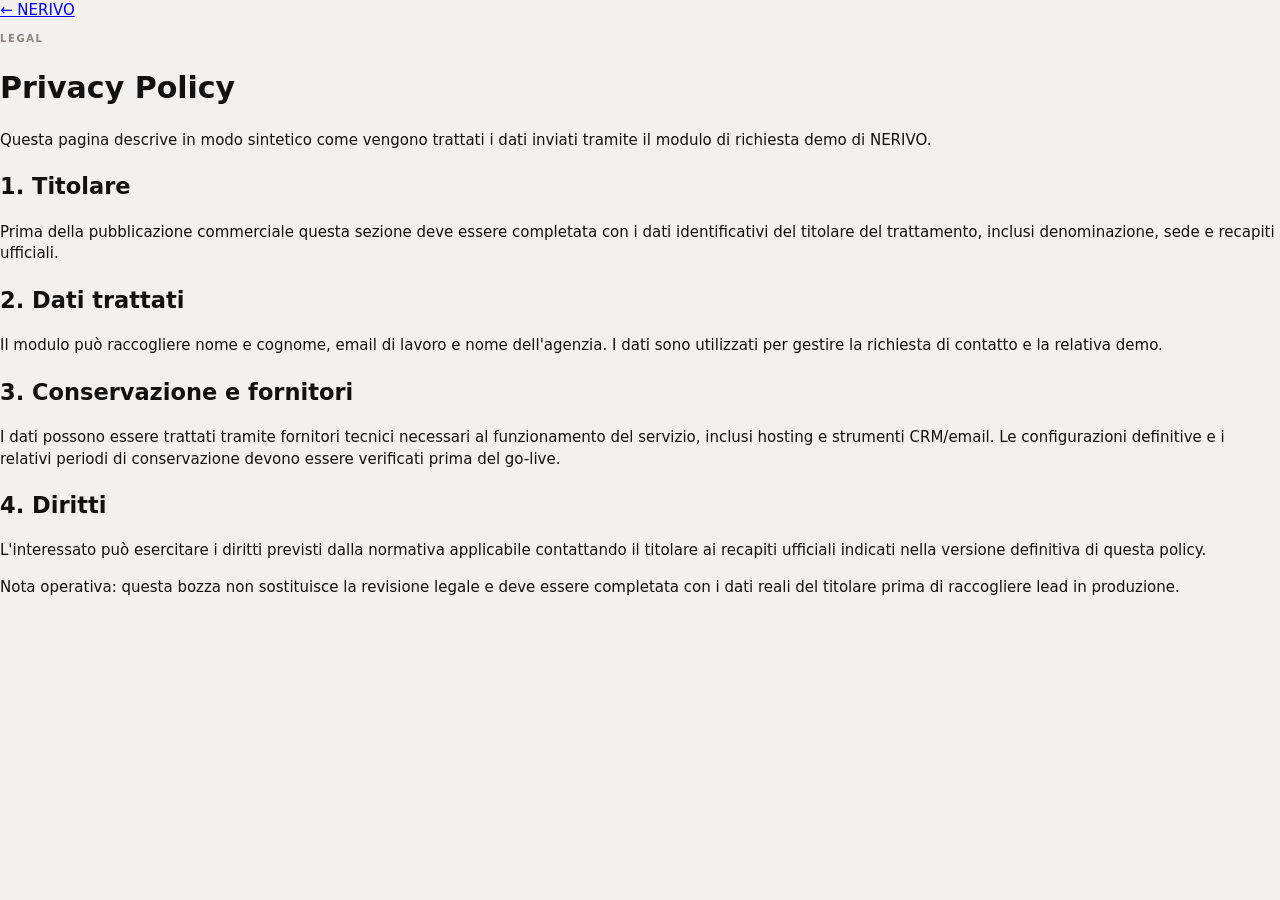
==== privacy.html @ c4cbe877 "legal: add privacy policy page" ====
<!doctype html><html lang="it"><head><meta charset="utf-8"><meta name="viewport" content="width=device-width,initial-scale=1"><title>Privacy Policy — NERIVO</title><link rel="stylesheet" href="/styles.css"></head><body class="legal"><main><a class="back" href="/">← NERIVO</a><p class="eyebrow">LEGAL</p><h1>Privacy Policy</h1><p>Questa pagina descrive in modo sintetico come vengono trattati i dati inviati tramite il modulo di richiesta demo di NERIVO.</p><h2>1. Titolare</h2><p>Prima della pubblicazione commerciale questa sezione deve essere completata con i dati identificativi del titolare del trattamento, inclusi denominazione, sede e recapiti ufficiali.</p><h2>2. Dati trattati</h2><p>Il modulo può raccogliere nome e cognome, email di lavoro e nome dell'agenzia. I dati sono utilizzati per gestire la richiesta di contatto e la relativa demo.</p><h2>3. Conservazione e fornitori</h2><p>I dati possono essere trattati tramite fornitori tecnici necessari al funzionamento del servizio, inclusi hosting e strumenti CRM/email. Le configurazioni definitive e i relativi periodi di conservazione devono essere verificati prima del go-live.</p><h2>4. Diritti</h2><p>L'interessato può esercitare i diritti previsti dalla normativa applicabile contattando il titolare ai recapiti ufficiali indicati nella versione definitiva di questa policy.</p><p class="notice">Nota operativa: questa bozza non sostituisce la revisione legale e deve essere completata con i dati reali del titolare prima di raccogliere lead in produzione.</p></main></body></html>
---- styles.css ----
:root{--bg:#f3f1ed;--ink:#11110f;--muted:#77736c;--paper:#faf9f6;--line:#d9d5ce;--accent:#7564d8;--dark:#151515}*{box-sizing:border-box}html{scroll-behavior:smooth}body{margin:0;background:var(--bg);color:var(--ink);font-family:Inter,ui-sans-serif,system-ui,-apple-system,BlinkMacSystemFont,"Segoe UI",sans-serif;line-height:1.45}.grain{position:fixed;inset:0;pointer-events:none;opacity:.035;z-index:20;background-image:url("data:image/svg+xml,%3Csvg viewBox='0 0 180 180' xmlns='http://www.w3.org/2000/svg'%3E%3Cfilter id='n'%3E%3CfeTurbulence type='fractalNoise' baseFrequency='.9' numOctaves='3' stitchTiles='stitch'/%3E%3C/filter%3E%3Crect width='100%25' height='100%25' filter='url(%23n)' opacity='.7'/%3E%3C/svg%3E")}.nav{height:82px;max-width:1240px;margin:auto;padding:0 30px;display:flex;align-items:center;justify-content:space-between;border-bottom:1px solid var(--line)}.brand{font-size:18px;font-weight:800;letter-spacing:.12em;color:var(--ink);text-decoration:none}.brand span{color:var(--accent);font-size:25px;margin-left:2px}nav{display:flex;gap:34px}nav a,.text-link{font-size:12px;color:#66625c;text-decoration:none}.nav-cta{font-size:12px;color:#fff;background:var(--ink);text-decoration:none;padding:11px 15px;border-radius:7px}.nav-cta span{color:#b7afff;margin-left:12px}.hero{max-width:1240px;margin:auto;padding:80px 30px 105px;display:grid;grid-template-columns:43% 57%;gap:45px;align-items:center}.eyebrow{font-size:9px;letter-spacing:.19em;font-weight:800;color:#8a857d}.hero h1{font-size:clamp(58px,7vw,94px);line-height:.88;letter-spacing:-.075em;margin:22px 0 27px;font-weight:650}.hero h1 em,.experience h2 em,.demo h2 em{font-style:normal;color:var(--accent)}.hero-copy>p{max-width:500px;color:var(--muted);font-size:16px}.actions{display:flex;align-items:center;gap:22px;margin-top:34px}.button{display:inline-flex;align-items:center;justify-content:center;gap:24px;border:1px solid transparent;border-radius:7px;padding:13px 17px;text-decoration:none;font-size:12px;font-weight:750;cursor:pointer}.primary{background:var(--ink);color:#fff}.primary span{color:#b9b1ff}.hero-art{perspective:1200px}.window{background:var(--dark);border-radius:13px;box-shadow:0 35px 80px rgba(30,26,20,.18);overflow:hidden;transform:rotateY(-4deg) rotateX(2deg)}.window-bar{height:38px;border-bottom:1px solid #2a2a2a;color:#777;display:flex;align-items:center;justify-content:space-between;padding:0 14px;font-size:7px;letter-spacing:.13em}.dots{color:#555;letter-spacing:3px}.window-bar span:last-child{color:#8f86e6}.window-body{display:grid;grid-template-columns:120px 1fr;min-height:360px}.window aside{border-right:1px solid #292929;padding:20px 15px;display:flex;flex-direction:column;gap:15px}.window aside b{font-size:13px;letter-spacing:.12em;color:#eee;margin-bottom:16px}.window aside small{font-size:7px;letter-spacing:.12em;color:#666}.dashboard{padding:22px}.dash-head{display:flex;justify-content:space-between;align-items:flex-start}.dash-head small,.metrics small,.card-label{font-size:7px;letter-spacing:.12em;color:#656565}.dash-head h3{color:#eee;font-size:21px;font-weight:500;margin:7px 0 20px;letter-spacing:-.04em}.avatar{width:24px;height:24px;border:1px solid #444;border-radius:50%;display:grid;place-items:center;color:#aaa;font-size:8px}.metrics{display:grid;grid-template-columns:repeat(3,1fr);gap:7px}.metrics>div,.chart,.lead-card{border:1px solid #292929;background:#1a1a1a;border-radius:7px;padding:13px}.metrics strong{display:block;color:#eee;font-size:24px;letter-spacing:-.06em;margin:5px 0}.metrics span{font-size:7px;color:#8c83d9}.dash-grid{display:grid;grid-template-columns:1.2fr .8fr;gap:7px;margin-top:7px}.chart,.lead-card{height:150px}.card-label span{float:right;color:#4f4f4f}.bars{height:108px;display:flex;align-items:end;gap:7px;padding-top:18px}.bars i{display:block;flex:1;background:linear-gradient(to top,#51478c,#9b91e9);border-radius:2px 2px 0 0}.lead-row{border-top:1px solid #2b2b2b;padding:11px 0}.lead-row b{display:block;color:#ddd;font-size:9px}.lead-row span{display:block;color:#9d94e6;font-size:6px;letter-spacing:.08em;margin-top:2px}.lead-row small{color:#666;font-size:7px}.statement{border-top:1px solid var(--line);border-bottom:1px solid var(--line);padding:105px 30px;text-align:center}.statement p{font-size:clamp(27px,4vw,47px);line-height:1.06;letter-spacing:-.05em;margin:0}.statement strong{font-weight:500;color:#78736c}.system-section,.experience,.pricing{max-width:1240px;margin:auto;padding:125px 30px}.section-head{display:grid;grid-template-columns:1fr 1fr;gap:80px;margin-bottom:55px}.section-head h2,.pricing h2{font-size:clamp(43px,5vw,68px);line-height:.92;letter-spacing:-.065em;margin:16px 0}.section-head p,.pricing>div>p,.experience-head p{max-width:420px;color:var(--muted);font-size:14px;align-self:end}.bento{display:grid;grid-template-columns:1.25fr .75fr .75fr;gap:10px}.bento article{min-height:330px;background:var(--paper);border:1px solid var(--line);border-radius:10px;padding:25px;position:relative;overflow:hidden}.bento .bento-large{grid-row:span 2;min-height:670px;background:var(--dark);color:#fff}.bento-wide{grid-column:span 2;min-height:330px;display:grid;grid-template-columns:1fr 1fr;gap:30px;align-items:center}.number{font-size:8px;letter-spacing:.15em;color:#9a948a}.bento h3{font-size:30px;line-height:.96;letter-spacing:-.055em;font-weight:550;margin:20px 0 10px}.bento p{font-size:12px;color:#878178;max-width:260px}.bento-large p{color:#8f8c87}.mini-inbox{position:absolute;left:25px;right:25px;bottom:25px;border:1px solid #303030;background:#1b1b1b;border-radius:8px;padding:17px;display:flex;justify-content:space-between;align-items:center}.mini-inbox div{display:grid;grid-template-columns:8px auto;column-gap:8px}.mini-inbox i{grid-row:span 2;width:6px;height:6px;border-radius:50%;background:#a99fff;margin-top:4px}.mini-inbox b{font-size:10px}.mini-inbox small{font-size:7px;color:#686868}.mini-inbox strong{color:#a99fff}.orb{position:absolute;right:20px;bottom:20px;width:85px;height:85px;border-radius:50%;border:1px solid #d5d0c8;display:grid;place-items:center;font-size:20px;color:var(--accent)}.quote{position:absolute;left:25px;right:25px;bottom:25px;border-top:1px solid #d7d2ca;padding-top:14px;font-size:10px;color:#6f6b65;font-style:italic}.timeline{position:absolute;left:25px;right:25px;bottom:28px;display:flex;gap:8px}.timeline i{height:3px;background:#d5d0c8;flex:1}.timeline i:nth-child(2){background:var(--accent)}.handoff{border:1px solid #d5d0c8;border-radius:8px;padding:18px;display:grid;gap:5px}.handoff span{font-size:7px;color:var(--accent);letter-spacing:.12em}.handoff b{font-size:15px}.handoff small{color:#777;font-size:9px}.handoff button{margin-top:10px;border:0;background:var(--ink);color:#fff;border-radius:5px;padding:10px;font-size:9px}.experience{border-top:1px solid var(--line);max-width:none;padding-left:max(30px,calc((100% - 1180px)/2));padding-right:max(30px,calc((100% - 1180px)/2))}.experience-head{display:flex;justify-content:space-between;align-items:end;margin:16px 0 55px}.experience h2{font-size:clamp(43px,5vw,70px);line-height:.91;letter-spacing:-.065em;margin:0}.conversation{display:grid;grid-template-columns:30% 70%;background:var(--dark);color:#fff;border-radius:12px;overflow:hidden;max-width:1180px;min-height:420px}.conversation-side{padding:35px;border-right:1px solid #2c2c2c;display:flex;flex-direction:column}.conversation-side small{font-size:7px;color:#666;letter-spacing:.15em}.conversation-side>b{font-size:24px;margin-top:55px;font-weight:500}.conversation-side>span{font-size:9px;color:#777;margin-top:5px}.score{margin-top:auto;border-top:1px solid #2c2c2c;padding-top:18px}.score strong{font-size:42px;letter-spacing:-.06em}.score em{font-style:normal;color:#777;font-size:10px}.messages{padding:40px;display:flex;flex-direction:column;gap:12px;align-items:flex-start;justify-content:center}.message{max-width:65%;padding:13px 15px;border-radius:9px;font-size:11px;line-height:1.5}.customer{background:#242424;color:#ddd}.system-section{background:#211d36;border:1px solid #3a335a;color:#ddd;align-self:flex-end}.status{align-self:flex-end;color:#aaa0ed;font-size:7px;letter-spacing:.14em;margin-top:5px}.pricing{display:grid;grid-template-columns:1fr 1fr;gap:120px;border-top:1px solid var(--line)}.price{background:var(--ink);color:#fff;border-radius:12px;padding:32px}.price>small{font-size:8px;letter-spacing:.16em;color:#8f8b86}.price strong{display:block;font-size:72px;letter-spacing:-.08em;font-weight:550;margin:14px 0}.price sup{font-size:12px;color:#777;letter-spacing:0;margin-left:5px}.price p{color:#888;font-size:11px}.price .rule{height:1px;background:#2d2d2d;margin:24px 0}.price ul{list-style:none;padding:0;margin:0 0 25px}.price li{font-size:11px;color:#bbb;padding:8px 0}.price li:before{content:"—";color:#777;margin-right:9px}.wide{width:100%;background:#f4f2ee;color:#111}.demo{background:#171717;color:#fff;padding:115px 30px;text-align:center}.demo h2{font-size:clamp(52px,7vw,86px);line-height:.9;letter-spacing:-.07em;margin:18px 0}.demo>p{color:#888;max-width:500px;margin:0 auto}.demo form{max-width:680px;margin:35px auto 0}.fields{display:grid;grid-template-columns:repeat(3,1fr);gap:8px}.fields input{background:#202020;border:1px solid #333;color:#fff;border-radius:6px;padding:14px;font:inherit;font-size:11px;outline:none}.fields input:focus{border-color:#625a94}.demo button{margin-top:8px;width:100%;background:#f3f1ed;color:#111}.demo form small{display:block;color:#666;font-size:9px;margin-top:12px}footer{max-width:1240px;margin:auto;padding:28px 30px 40px;display:flex;justify-content:space-between;color:#807b73;font-size:9px;border-top:1px solid #d3cec6}footer span:first-child{color:#222;font-weight:800;letter-spacing:.13em}@media(max-width:850px){nav{display:none}.hero{grid-template-columns:1fr;padding-top:65px}.window{transform:none}.section-head,.pricing{grid-template-columns:1fr;gap:25px}.bento{grid-template-columns:1fr}.bento .bento-large{grid-row:auto;min-height:430px}.bento-wide{grid-column:auto;grid-template-columns:1fr}.experience-head{display:block}.conversation{grid-template-columns:1fr}.conversation-side{border-right:0;border-bottom:1px solid #2c2c2c}.score{margin-top:25px}.fields{grid-template-columns:1fr}.system-section,.experience,.pricing{padding-top:85px;padding-bottom:85px}.statement{padding:75px 25px}}
/* Responsive quality pass — designed for phones, tablets, laptops and wide screens */
@media (min-width:1400px){.hero{padding-top:105px;padding-bottom:125px}.hero h1{font-size:96px}.window-body{min-height:410px}.system-section,.pricing{padding-top:145px;padding-bottom:145px}}
@media (max-width:1100px){.hero{grid-template-columns:1fr;gap:55px;padding-top:70px}.hero-copy{max-width:760px}.hero-copy>p{max-width:620px}.hero-art{max-width:820px;width:100%;margin:auto}.window{transform:none}.section-head{grid-template-columns:1fr 1fr;gap:45px}.bento{grid-template-columns:1fr 1fr}.bento .bento-large{grid-row:span 2}.bento-wide{grid-column:span 2}.conversation{min-height:390px}.messages{padding:32px}.message{max-width:78%}.pricing{gap:60px}}
@media (max-width:850px){.nav{height:70px;padding:0 20px}.nav-cta{padding:9px 12px}.nav-cta span{margin-left:7px}.hero{padding:58px 20px 78px}.hero h1{font-size:clamp(52px,11vw,76px);line-height:.9}.hero-copy>p{font-size:15px}.actions{margin-top:28px;gap:17px}.window-body{grid-template-columns:88px 1fr;min-height:330px}.window aside{padding:17px 11px;gap:12px}.window aside b{font-size:10px}.dashboard{padding:16px}.metrics strong{font-size:20px}.dash-grid{grid-template-columns:1fr}.chart,.lead-card{height:135px}.lead-card{display:none}.bento article{min-height:290px}.bento .bento-large{min-height:420px}.bento-wide{min-height:300px}.experience{padding-left:20px;padding-right:20px}.experience-head{margin-bottom:38px}.conversation-side{padding:25px}.conversation-side>b{margin-top:32px}.messages{padding:25px}.message{max-width:88%}.pricing{grid-template-columns:1fr;gap:45px;padding-left:20px;padding-right:20px}.price{max-width:620px}.demo{padding:90px 20px}.demo form{width:100%}}
@media (max-width:600px){body{overflow-x:hidden}.nav{padding:0 16px}.brand{font-size:15px}.nav-cta{font-size:10px}.hero{padding:48px 16px 64px}.eyebrow{font-size:8px;letter-spacing:.16em}.hero h1{font-size:clamp(45px,13vw,64px);margin:17px 0 21px}.hero-copy>p{font-size:14px;line-height:1.55}.actions{flex-direction:column;align-items:flex-start;gap:15px}.button{width:auto;min-height:46px;padding:13px 16px}.hero-art{width:calc(100vw - 32px)}.window{border-radius:10px}.window-bar{height:34px;padding:0 11px;font-size:6px}.window-body{grid-template-columns:1fr;min-height:0}.window aside{display:none}.dashboard{padding:14px}.dash-head h3{font-size:18px;margin-bottom:15px}.metrics{gap:5px}.metrics>div{padding:10px}.metrics strong{font-size:18px}.metrics span{font-size:6px}.chart{height:115px}.bars{height:76px;gap:5px}.statement{padding:65px 20px}.statement p{font-size:clamp(24px,7.5vw,34px);line-height:1.08}.system-section,.experience,.pricing{padding-top:75px;padding-bottom:75px}.section-head{grid-template-columns:1fr;gap:10px;margin-bottom:38px}.section-head h2,.pricing h2{font-size:clamp(39px,11vw,55px)}.section-head p,.pricing>div>p,.experience-head p{font-size:13px}.bento{grid-template-columns:1fr;gap:8px}.bento .bento-large,.bento article,.bento-wide{grid-column:auto;grid-row:auto;min-height:280px}.bento .bento-large{min-height:390px}.bento-wide{display:block}.bento h3{font-size:27px}.handoff{margin-top:25px}.experience h2{font-size:clamp(42px,11vw,57px)}.experience-head{margin:15px 0 35px}.conversation{grid-template-columns:1fr;border-radius:9px}.conversation-side{padding:23px}.conversation-side>b{font-size:21px;margin-top:26px}.score{margin-top:28px}.score strong{font-size:37px}.messages{padding:20px}.message{max-width:94%;font-size:10px;padding:12px 13px}.status{font-size:6px;text-align:right}.pricing{padding-left:16px;padding-right:16px}.price{padding:24px;border-radius:9px}.price strong{font-size:58px}.price li{font-size:10px}.demo{padding:78px 16px}.demo h2{font-size:clamp(48px,13vw,68px)}.demo>p{font-size:13px}.fields{grid-template-columns:1fr;gap:7px}.fields input{min-height:46px}.demo button{min-height:48px}footer{padding:24px 16px 30px;gap:9px;flex-wrap:wrap}footer span:nth-child(2){display:none}}
@media (max-width:360px){.hero h1{font-size:43px}.metrics strong{font-size:16px}.metrics small{font-size:6px}.window-bar span:nth-child(2){display:none}.bento h3{font-size:25px}.price strong{font-size:52px}.nav-cta{padding:8px 9px}}
@media (prefers-reduced-motion:reduce){html{scroll-behavior:auto}*{animation-duration:.01ms!important;animation-iteration-count:1!important;transition-duration:.01ms!important}}

/* Final layout correction: wider canvas, tighter vertical rhythm, explicit contrast */
:root{--muted:#625e57;--line:#d2cdc4}
.system-section,.pricing{max-width:1400px;padding-top:96px;padding-bottom:96px}
.system-section .section-head{margin-bottom:42px}
.system-section .section-head h2,.pricing h2{color:var(--ink)}
.bento article:not(.bento-large){color:var(--ink)}
.bento article:not(.bento-large) h3{color:#181714}
.bento article:not(.bento-large) p{color:#68635b}
.bento .number{color:#78736b}
.experience{padding-top:96px;padding-bottom:96px}
.experience-head{margin-bottom:42px}
.conversation{max-width:1400px;min-height:350px}
.messages{justify-content:center}
.message.system{background:#211d36;border:1px solid #403768;color:#f3f0ff;align-self:flex-end;padding:13px 15px;max-width:62%;line-height:1.5}
.message.customer{color:#e5e3df}
@media (min-width:1400px){.hero{max-width:1400px;grid-template-columns:42% 58%;gap:35px;padding-top:80px;padding-bottom:90px}.hero-art{width:100%}.system-section,.pricing{padding-top:110px;padding-bottom:110px}.experience{padding-top:110px;padding-bottom:110px}.conversation{max-width:1400px}}
@media (max-width:1100px){.system-section,.pricing{padding-top:80px;padding-bottom:80px}.experience{padding-top:80px;padding-bottom:80px}.conversation{min-height:360px}.message.system{max-width:78%}}
@media (max-width:600px){.system-section,.pricing,.experience{padding-top:64px;padding-bottom:64px}.system-section .section-head{margin-bottom:32px}.conversation{min-height:0}.message.system{max-width:94%}}

/* NERIVO layout master correction */
.system-section{
  width:100%;
  max-width:none;
  margin:0;
  padding:88px 30px 92px;
  background:#211d36;
  border:0;
  color:#fff;
}
.system-section .section-head,
.system-section .bento{
  width:min(1400px,100%);
  margin-left:auto;
  margin-right:auto;
}
.system-section .section-head{
  grid-template-columns:minmax(0,1fr) minmax(0,1fr);
  gap:90px;
  margin-bottom:44px;
}
.system-section .section-head h2{color:#fff;margin-top:12px}
.system-section .section-head p{color:#b8b4bd}
.system-section .bento{grid-template-columns:1.15fr .85fr .85fr;gap:10px}
.system-section .bento article{min-height:250px}
.system-section .bento .bento-large{min-height:510px}
.system-section .bento-wide{min-height:250px}
.system-section .bento h3{font-size:27px}
.system-section .bento p{font-size:12px}
.system-section .number{color:#8f8999}
.system-section .bento-large{background:#151515}
.system-section .bento article:not(.bento-large){background:#faf9f6}
.system-section .mini-inbox{bottom:22px}
.system-section .bento-wide{grid-column:span 2}

.message.system{
  background:#211d36;
  border:1px solid #403768;
  color:#f3f0ff;
  align-self:flex-end;
  max-width:62%;
}
.experience{max-width:none}
.experience,.pricing{padding-top:88px;padding-bottom:88px}
.experience>*,.pricing>*{min-width:0}

@media (min-width:1500px){
  .system-section{padding-top:96px;padding-bottom:96px}
  .system-section .bento .bento-large{min-height:470px}
  .system-section .bento article{min-height:230px}
  .system-section .bento-wide{min-height:230px}
  .system-section .bento h3{font-size:29px}
}
@media (max-width:1100px){
  .system-section{padding:76px 24px 78px}
  .system-section .section-head{gap:45px}
  .system-section .bento{grid-template-columns:1fr 1fr}
  .system-section .bento .bento-large{grid-row:span 2;min-height:480px}
  .system-section .bento-wide{grid-column:span 2}
}
@media (max-width:700px){
  .system-section{padding:62px 16px 64px}
  .system-section .section-head{grid-template-columns:1fr;gap:8px;margin-bottom:30px}
  .system-section .section-head h2{font-size:clamp(38px,11vw,54px)}
  .system-section .bento{grid-template-columns:1fr}
  .system-section .bento .bento-large,.system-section .bento article,.system-section .bento-wide{grid-column:auto;grid-row:auto;min-height:270px}
  .system-section .bento .bento-large{min-height:365px}
  .system-section .bento-wide{display:block}
  .system-section .bento h3{font-size:26px}
  .system-section .bento p{font-size:12px}
  .experience,.pricing{padding-top:64px;padding-bottom:64px}
  .message.system{max-width:94%}
}
@media (max-width:380px){
  .system-section{padding-left:13px;padding-right:13px}
  .system-section .bento h3{font-size:24px}
}

/* Typography accessibility pass — readability is a design requirement */
body{font-size:15px}
.nav a,.nav-cta,.text-link{font-size:13px}
.eyebrow{font-size:10px;letter-spacing:.16em}
.hero-copy>p{font-size:17px;line-height:1.55}
.button{font-size:13px}
.statement p{font-size:clamp(28px,3.5vw,48px)}
.section-head p,.pricing>div>p,.experience-head p{font-size:15px;line-height:1.6}
.bento h3{font-size:30px}
.bento p{font-size:14px;line-height:1.55}
.number{font-size:9px}
.mini-inbox b{font-size:12px}.mini-inbox small{font-size:9px}
.quote{font-size:12px}.handoff span{font-size:8px}.handoff b{font-size:16px}.handoff small{font-size:11px}.handoff button{font-size:10px}
.window-bar{font-size:8px}.window aside b{font-size:14px}.window aside small{font-size:8px}
.dash-head small,.metrics small,.card-label{font-size:8px}
.dash-head h3{font-size:23px}
.metrics strong{font-size:26px}.metrics span{font-size:8px}
.lead-row b{font-size:10px}.lead-row span{font-size:7px}.lead-row small{font-size:8px}
.conversation-side small{font-size:8px}.conversation-side>b{font-size:26px}.conversation-side>span{font-size:10px}
.score small{font-size:8px}.score strong{font-size:46px}.score em{font-size:11px}
.message{font-size:13px;line-height:1.55}.status{font-size:8px}
.price>small{font-size:9px}.price strong{font-size:76px}.price p,.price li{font-size:13px}.price sup{font-size:13px}
.demo>p{font-size:15px}.fields input{font-size:13px}.demo form small{font-size:10px}
footer{font-size:10px}
@media(max-width:700px){
  body{font-size:15px}
  .eyebrow{font-size:9px}
  .hero-copy>p{font-size:16px}
  .section-head p,.pricing>div>p,.experience-head p{font-size:14px}
  .bento h3{font-size:28px}
  .bento p{font-size:13px}
  .message{font-size:12px}
  .price p,.price li{font-size:12px}
  .demo>p{font-size:14px}
  .fields input{font-size:13px}
}
@media(max-width:380px){
  .hero-copy>p{font-size:15px}
  .bento h3{font-size:26px}
  .bento p{font-size:13px}
  .message{font-size:12px}
}

/* Landing-page scale: hero owns the first viewport */
.hero{
  width:100%;
  max-width:1400px;
  min-height:calc(100svh - 82px);
  padding-top:clamp(64px,8vh,110px);
  padding-bottom:clamp(64px,8vh,110px);
}
@media (min-width:1500px){
  .hero{min-height:calc(100svh - 82px);max-width:1480px}
}
@media (max-width:1100px){
  .hero{min-height:auto;padding-top:72px;padding-bottom:88px}
}
@media (max-width:700px){
  .hero{min-height:calc(100svh - 70px);padding-top:48px;padding-bottom:58px;align-content:center}
}
@media (max-width:420px){
  .hero{min-height:auto;padding-top:52px;padding-bottom:64px}
}

/* Hero proportion pass — scale the composition to the available viewport */
@media (min-width:1200px){
  .hero{
    max-width:1480px;
    grid-template-columns:minmax(500px,.88fr) minmax(650px,1.12fr);
    gap:55px;
    padding-left:38px;
    padding-right:38px;
  }
  .hero-copy{max-width:590px}
  .hero h1{
    font-size:clamp(76px,6.2vw,108px);
    line-height:.86;
    margin:20px 0 30px;
  }
  .hero-copy>p{
    max-width:560px;
    font-size:18px;
    line-height:1.52;
  }
  .actions{margin-top:32px}
  .button{font-size:13px;padding:14px 18px}
  .hero-art{width:100%}
  .window{width:100%}
  .window-body{min-height:400px}
  .dashboard{padding:25px}
  .dash-head h3{font-size:25px}
  .metrics strong{font-size:28px}
  .metrics>div,.chart,.lead-card{padding:15px}
}
@media (min-width:1500px){
  .hero{
    max-width:1540px;
    grid-template-columns:minmax(550px,.86fr) minmax(700px,1.14fr);
    gap:65px;
  }
  .hero h1{font-size:110px}
  .hero-copy>p{font-size:18px}
  .window-body{min-height:430px}
}
@media (max-width:1199px) and (min-width:851px){
  .hero h1{font-size:clamp(68px,7vw,90px)}
  .hero-copy>p{font-size:17px}
  .hero-art{max-width:900px}
}

/* FINAL RESPONSIVE SYSTEM — fluid from narrow phones to ultrawide displays */
html{width:100%;overflow-x:hidden}
body{width:100%;max-width:100%;overflow-x:hidden;-webkit-text-size-adjust:100%;text-rendering:optimizeLegibility}
*,*::before,*::after{min-width:0}
img,svg,video,canvas{max-width:100%;height:auto}
h1,h2,h3,p{overflow-wrap:break-word}

/* fluid outer gutters */
.nav,.hero,.system-section,.pricing,footer{padding-left:clamp(16px,3vw,48px);padding-right:clamp(16px,3vw,48px)}
.hero,.system-section,.pricing,.experience{width:100%;}

/* ultrawide: use the screen, but preserve a readable content measure */
@media (min-width:1800px){
  .nav{max-width:1680px}
  .hero{max-width:1680px;grid-template-columns:minmax(560px,.86fr) minmax(760px,1.14fr);gap:clamp(60px,5vw,100px)}
  .hero h1{font-size:clamp(92px,5.7vw,118px)}
  .system-section .section-head,.system-section .bento,.conversation,.pricing{max-width:1540px}
}

/* normal desktop */
@media (min-width:1200px) and (max-width:1799px){
  .nav{max-width:1480px}
  .hero{max-width:1480px}
  .system-section .section-head,.system-section .bento,.conversation,.pricing{max-width:1400px}
}

/* laptop / small desktop */
@media (max-width:1199px) and (min-width:851px){
  .nav{max-width:1180px}
  .hero{max-width:1180px;grid-template-columns:minmax(390px,.9fr) minmax(460px,1.1fr);gap:36px;min-height:calc(100svh - 70px)}
  .hero h1{font-size:clamp(62px,7vw,82px)}
  .hero-copy>p{font-size:16px}
  .window-body{min-height:350px}
  .system-section .section-head{grid-template-columns:1fr 1fr;gap:40px}
}

/* tablets: avoid squeezed desktop layouts */
@media (max-width:850px){
  .nav{height:70px}
  .hero{display:grid;grid-template-columns:1fr;max-width:760px;min-height:auto;padding-top:58px;padding-bottom:72px;gap:42px}
  .hero-copy{max-width:680px}
  .hero h1{font-size:clamp(54px,9vw,78px)}
  .hero-art{width:100%;max-width:760px;margin:0 auto}
  .window{width:100%;transform:none}
  .system-section .section-head{grid-template-columns:1fr;gap:14px}
  .system-section .bento{grid-template-columns:1fr 1fr}
  .system-section .bento .bento-large{grid-row:span 2;min-height:470px}
  .system-section .bento-wide{grid-column:span 2}
  .experience{padding-left:clamp(16px,4vw,30px);padding-right:clamp(16px,4vw,30px)}
  .conversation{grid-template-columns:280px 1fr}
  .pricing{grid-template-columns:1fr 1fr;gap:32px}
}

/* phones */
@media (max-width:600px){
  .nav{height:64px;padding-left:14px;padding-right:14px}
  nav{display:none}
  .nav-cta{font-size:11px;padding:10px 12px}
  .hero{max-width:560px;padding-top:46px;padding-bottom:58px;gap:34px}
  .hero h1{font-size:clamp(44px,12.5vw,62px);line-height:.9;letter-spacing:-.065em}
  .hero-copy>p{font-size:15px;line-height:1.55}
  .actions{flex-wrap:wrap}
  .hero-art{max-width:560px}
  .window-body{grid-template-columns:1fr;min-height:0}
  .window aside{display:none}
  .dashboard{padding:14px}
  .metrics{grid-template-columns:repeat(3,minmax(0,1fr))}
  .metrics strong{font-size:clamp(17px,5.5vw,23px)}
  .metrics small{font-size:7px}
  .dash-grid{grid-template-columns:1fr}
  .lead-card{display:none}
  .chart{height:125px}
  .statement{padding:58px 18px}
  .statement p{font-size:clamp(23px,7.2vw,31px)}
  .system-section{padding-top:62px;padding-bottom:66px}
  .system-section .section-head{margin-bottom:30px}
  .system-section .section-head h2{font-size:clamp(38px,10.8vw,52px)}
  .system-section .bento{grid-template-columns:1fr}
  .system-section .bento .bento-large,.system-section .bento article,.system-section .bento-wide{grid-column:auto;grid-row:auto;min-height:270px}
  .system-section .bento .bento-large{min-height:370px}
  .system-section .bento-wide{display:block}
  .experience{padding-top:66px;padding-bottom:66px}
  .experience h2{font-size:clamp(40px,10.8vw,56px)}
  .conversation{grid-template-columns:1fr}
  .conversation-side{border-right:0;border-bottom:1px solid #2c2c2c}
  .messages{min-width:0;padding:20px}
  .message,.message.system{max-width:94%;font-size:12px}
  .pricing{grid-template-columns:1fr;gap:38px;padding-top:66px;padding-bottom:66px}
  .price{width:100%;max-width:none}
  .price strong{font-size:clamp(54px,15vw,70px)}
  .demo{padding:74px 16px}
  .demo h2{font-size:clamp(45px,12.5vw,64px)}
  .fields{grid-template-columns:1fr}
  .fields input,.demo button{width:100%;min-height:48px}
}

/* very small phones */
@media (max-width:380px){
  .hero{padding-top:38px}
  .hero h1{font-size:clamp(40px,12vw,48px)}
  .hero-copy>p{font-size:14px}
  .actions{align-items:stretch;flex-direction:column}
  .actions .button{width:100%}
  .metrics strong{font-size:16px}
  .metrics small{font-size:6px}
  .system-section .bento h3{font-size:25px}
  .message,.message.system{font-size:11.5px}
}

/* mobile landscape / short viewports */
@media (max-width:850px) and (orientation:landscape) and (max-height:560px){
  .hero{grid-template-columns:1fr 1fr;align-items:center;min-height:auto;padding-top:38px;padding-bottom:48px;gap:24px}
  .hero h1{font-size:clamp(42px,7vw,62px)}
  .hero-copy>p{font-size:13px}
  .window-body{grid-template-columns:76px 1fr;min-height:245px}
  .window aside{display:flex;padding:12px 9px}
  .window aside b{font-size:10px}
  .window aside small{font-size:6px}
  .dashboard{padding:11px}
  .dash-head h3{font-size:17px}
  .metrics strong{font-size:17px}
}

/* short desktop viewports: don't let hero become vertically wasteful */
@media (min-width:851px) and (max-height:760px){
  .hero{min-height:calc(100svh - 70px);padding-top:46px;padding-bottom:54px}
  .hero h1{font-size:clamp(62px,6vw,88px)}
  .window-body{min-height:310px}
}

/* accessibility / zoom resilience */
@media (prefers-reduced-motion:reduce){
  html{scroll-behavior:auto}
}
@media (forced-colors:active){
  .button,.nav-cta,.price,.conversation,.window,.system-section{forced-color-adjust:auto}
}
.hp{position:absolute!important;left:-9999px!important;width:1px!important;height:1px!important;opacity:0!important;pointer-events:none!important}
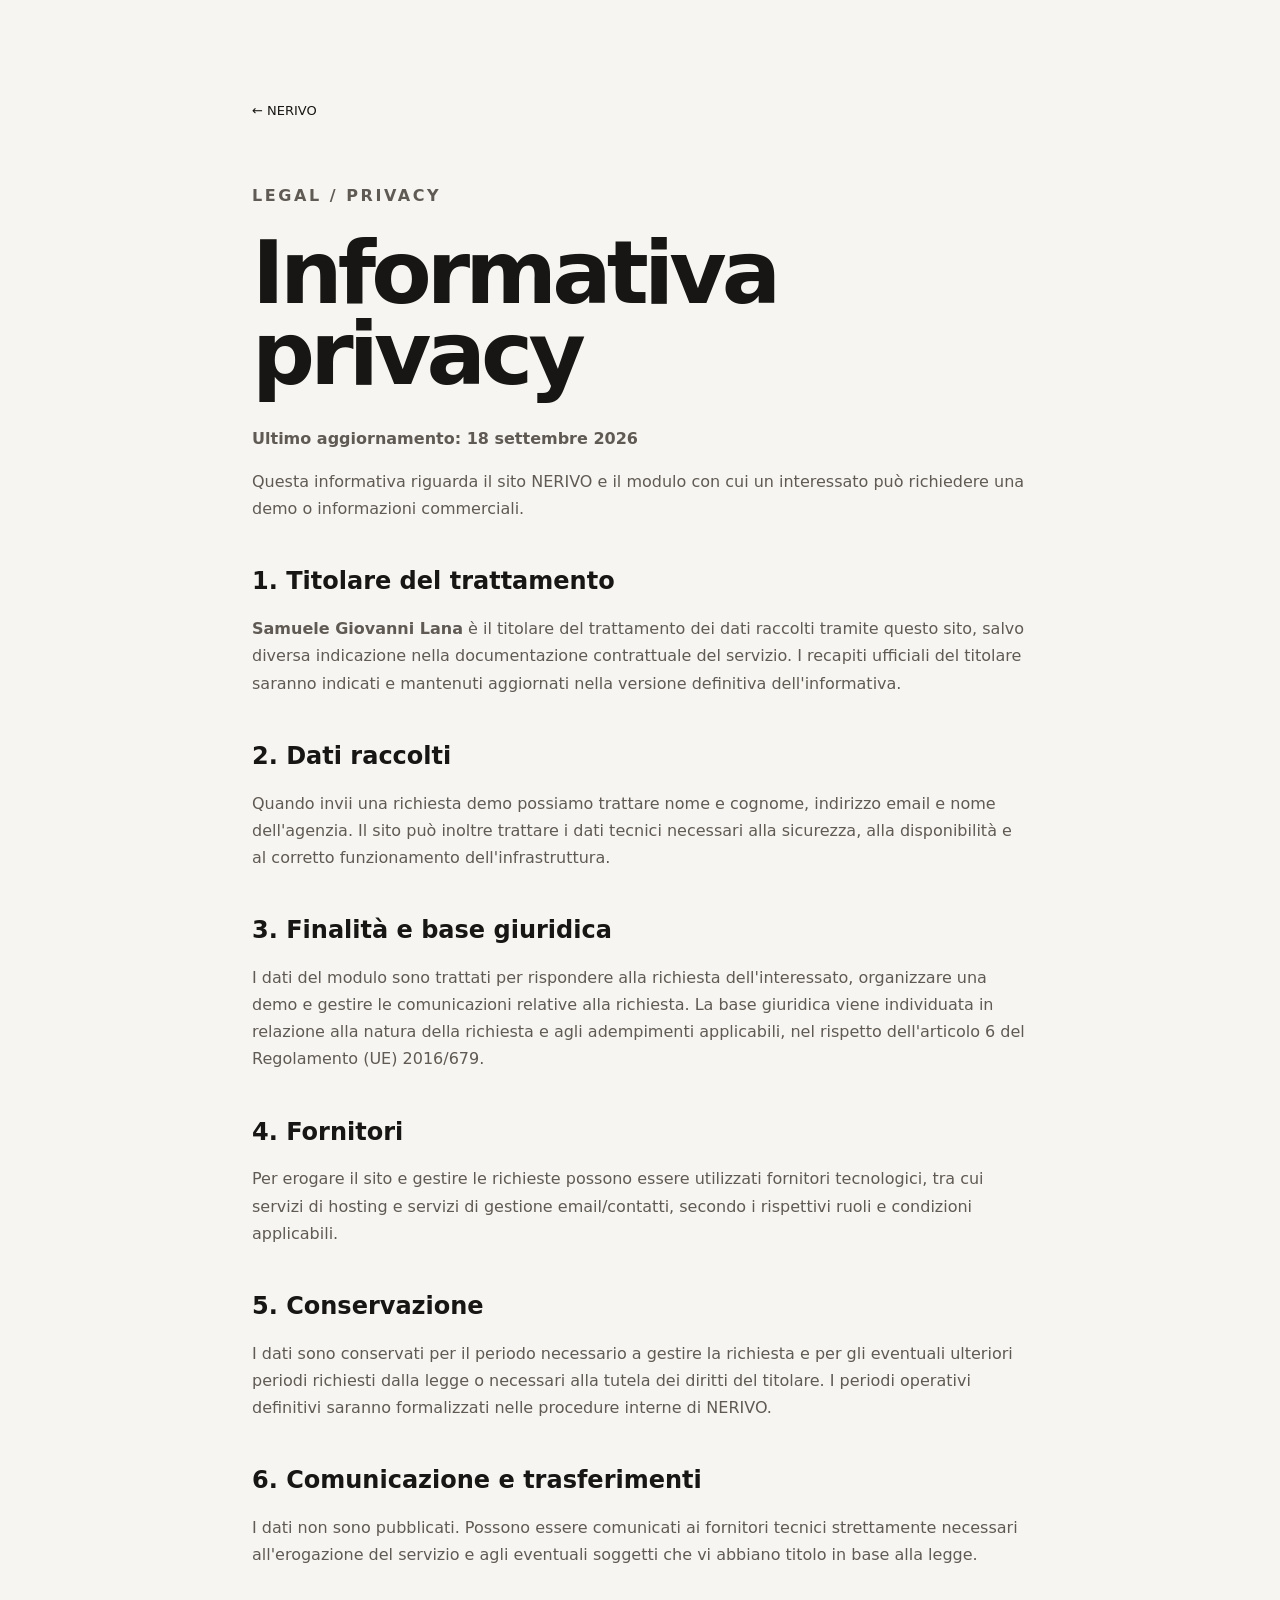
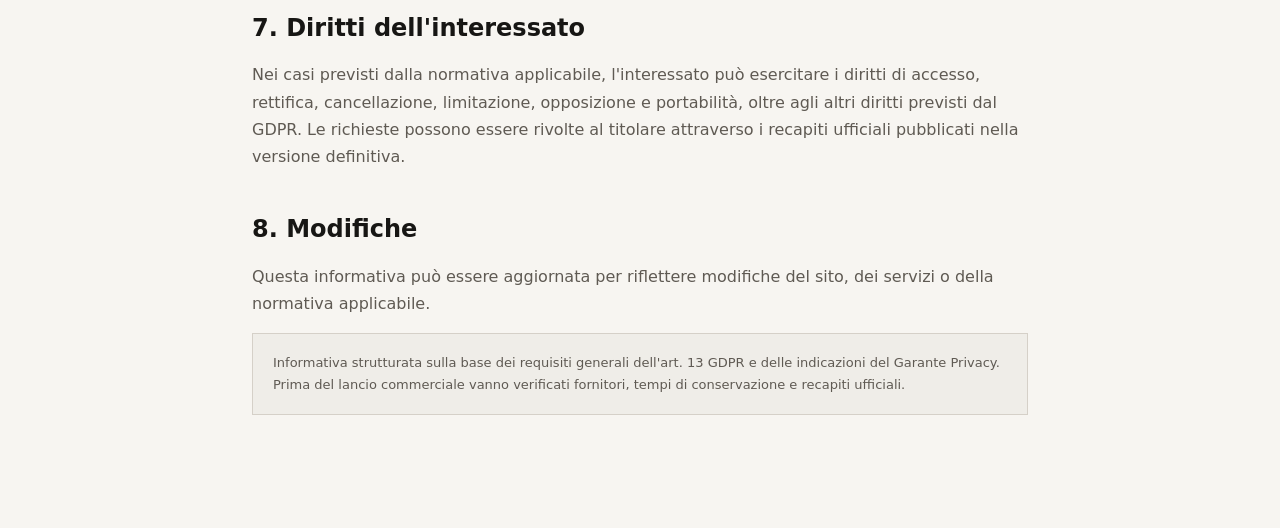
==== commit 351f4956: "legal: complete privacy policy with data controller" ====
--- a/privacy.html
+++ b/privacy.html
@@ -1 +1 @@
-<!doctype html><html lang="it"><head><meta charset="utf-8"><meta name="viewport" content="width=device-width,initial-scale=1"><title>Privacy Policy — NERIVO</title><link rel="stylesheet" href="/styles.css"></head><body class="legal"><main><a class="back" href="/">← NERIVO</a><p class="eyebrow">LEGAL</p><h1>Privacy Policy</h1><p>Questa pagina descrive in modo sintetico come vengono trattati i dati inviati tramite il modulo di richiesta demo di NERIVO.</p><h2>1. Titolare</h2><p>Prima della pubblicazione commerciale questa sezione deve essere completata con i dati identificativi del titolare del trattamento, inclusi denominazione, sede e recapiti ufficiali.</p><h2>2. Dati trattati</h2><p>Il modulo può raccogliere nome e cognome, email di lavoro e nome dell'agenzia. I dati sono utilizzati per gestire la richiesta di contatto e la relativa demo.</p><h2>3. Conservazione e fornitori</h2><p>I dati possono essere trattati tramite fornitori tecnici necessari al funzionamento del servizio, inclusi hosting e strumenti CRM/email. Le configurazioni definitive e i relativi periodi di conservazione devono essere verificati prima del go-live.</p><h2>4. Diritti</h2><p>L'interessato può esercitare i diritti previsti dalla normativa applicabile contattando il titolare ai recapiti ufficiali indicati nella versione definitiva di questa policy.</p><p class="notice">Nota operativa: questa bozza non sostituisce la revisione legale e deve essere completata con i dati reali del titolare prima di raccogliere lead in produzione.</p></main></body></html>+<!doctype html><html lang="it"><head><meta charset="utf-8"><meta name="viewport" content="width=device-width,initial-scale=1"><title>Privacy Policy — NERIVO</title><link rel="stylesheet" href="/styles.css"></head><body class="legal"><main><a class="back" href="/">← NERIVO</a><p class="eyebrow">LEGAL / PRIVACY</p><h1>Informativa privacy</h1><p><strong>Ultimo aggiornamento: 18 settembre 2026</strong></p><p>Questa informativa riguarda il sito NERIVO e il modulo con cui un interessato può richiedere una demo o informazioni commerciali.</p><h2>1. Titolare del trattamento</h2><p><strong>Samuele Giovanni Lana</strong> è il titolare del trattamento dei dati raccolti tramite questo sito, salvo diversa indicazione nella documentazione contrattuale del servizio. I recapiti ufficiali del titolare saranno indicati e mantenuti aggiornati nella versione definitiva dell'informativa.</p><h2>2. Dati raccolti</h2><p>Quando invii una richiesta demo possiamo trattare nome e cognome, indirizzo email e nome dell'agenzia. Il sito può inoltre trattare i dati tecnici necessari alla sicurezza, alla disponibilità e al corretto funzionamento dell'infrastruttura.</p><h2>3. Finalità e base giuridica</h2><p>I dati del modulo sono trattati per rispondere alla richiesta dell'interessato, organizzare una demo e gestire le comunicazioni relative alla richiesta. La base giuridica viene individuata in relazione alla natura della richiesta e agli adempimenti applicabili, nel rispetto dell'articolo 6 del Regolamento (UE) 2016/679.</p><h2>4. Fornitori</h2><p>Per erogare il sito e gestire le richieste possono essere utilizzati fornitori tecnologici, tra cui servizi di hosting e servizi di gestione email/contatti, secondo i rispettivi ruoli e condizioni applicabili.</p><h2>5. Conservazione</h2><p>I dati sono conservati per il periodo necessario a gestire la richiesta e per gli eventuali ulteriori periodi richiesti dalla legge o necessari alla tutela dei diritti del titolare. I periodi operativi definitivi saranno formalizzati nelle procedure interne di NERIVO.</p><h2>6. Comunicazione e trasferimenti</h2><p>I dati non sono pubblicati. Possono essere comunicati ai fornitori tecnici strettamente necessari all'erogazione del servizio e agli eventuali soggetti che vi abbiano titolo in base alla legge.</p><h2>7. Diritti dell'interessato</h2><p>Nei casi previsti dalla normativa applicabile, l'interessato può esercitare i diritti di accesso, rettifica, cancellazione, limitazione, opposizione e portabilità, oltre agli altri diritti previsti dal GDPR. Le richieste possono essere rivolte al titolare attraverso i recapiti ufficiali pubblicati nella versione definitiva.</p><h2>8. Modifiche</h2><p>Questa informativa può essere aggiornata per riflettere modifiche del sito, dei servizi o della normativa applicabile.</p><p class="notice">Informativa strutturata sulla base dei requisiti generali dell'art. 13 GDPR e delle indicazioni del Garante Privacy. Prima del lancio commerciale vanno verificati fornitori, tempi di conservazione e recapiti ufficiali.</p></main></body></html>
--- a/styles.css
+++ b/styles.css
@@ -351,4 +351,4 @@
 @media (forced-colors:active){
   .button,.nav-cta,.price,.conversation,.window,.system-section{forced-color-adjust:auto}
 }
-.hp{position:absolute!important;left:-9999px!important;width:1px!important;height:1px!important;opacity:0!important;pointer-events:none!important}+.hp{position:absolute!important;left:-9999px!important;width:1px!important;height:1px!important;opacity:0!important;pointer-events:none!important}.consent{display:flex;gap:9px;align-items:flex-start;margin:10px 0 4px;font-size:11px;line-height:1.45;color:#8f8b86}.consent input{margin-top:3px;flex:0 0 auto}.consent a,footer a{color:inherit;text-decoration:underline;text-underline-offset:3px}.legal{background:#f7f5f1;color:#171614}.legal main{max-width:820px;margin:0 auto;padding:clamp(40px,8vw,100px) 22px}.legal h1{font-size:clamp(52px,8vw,88px);line-height:.92;letter-spacing:-.055em;margin:24px 0 30px}.legal h2{font-size:24px;margin:42px 0 10px}.legal p{font-size:16px;line-height:1.7;color:#5f5a53}.legal .eyebrow{margin-top:60px}.legal .back{color:#171614;text-decoration:none;font-size:13px}.notice{padding:18px 20px;border:1px solid #d5d0c8;background:#efede8;font-size:13px!important}@media(max-width:600px){.consent{font-size:10.5px}.legal h2{font-size:21px}.legal p{font-size:15px}}
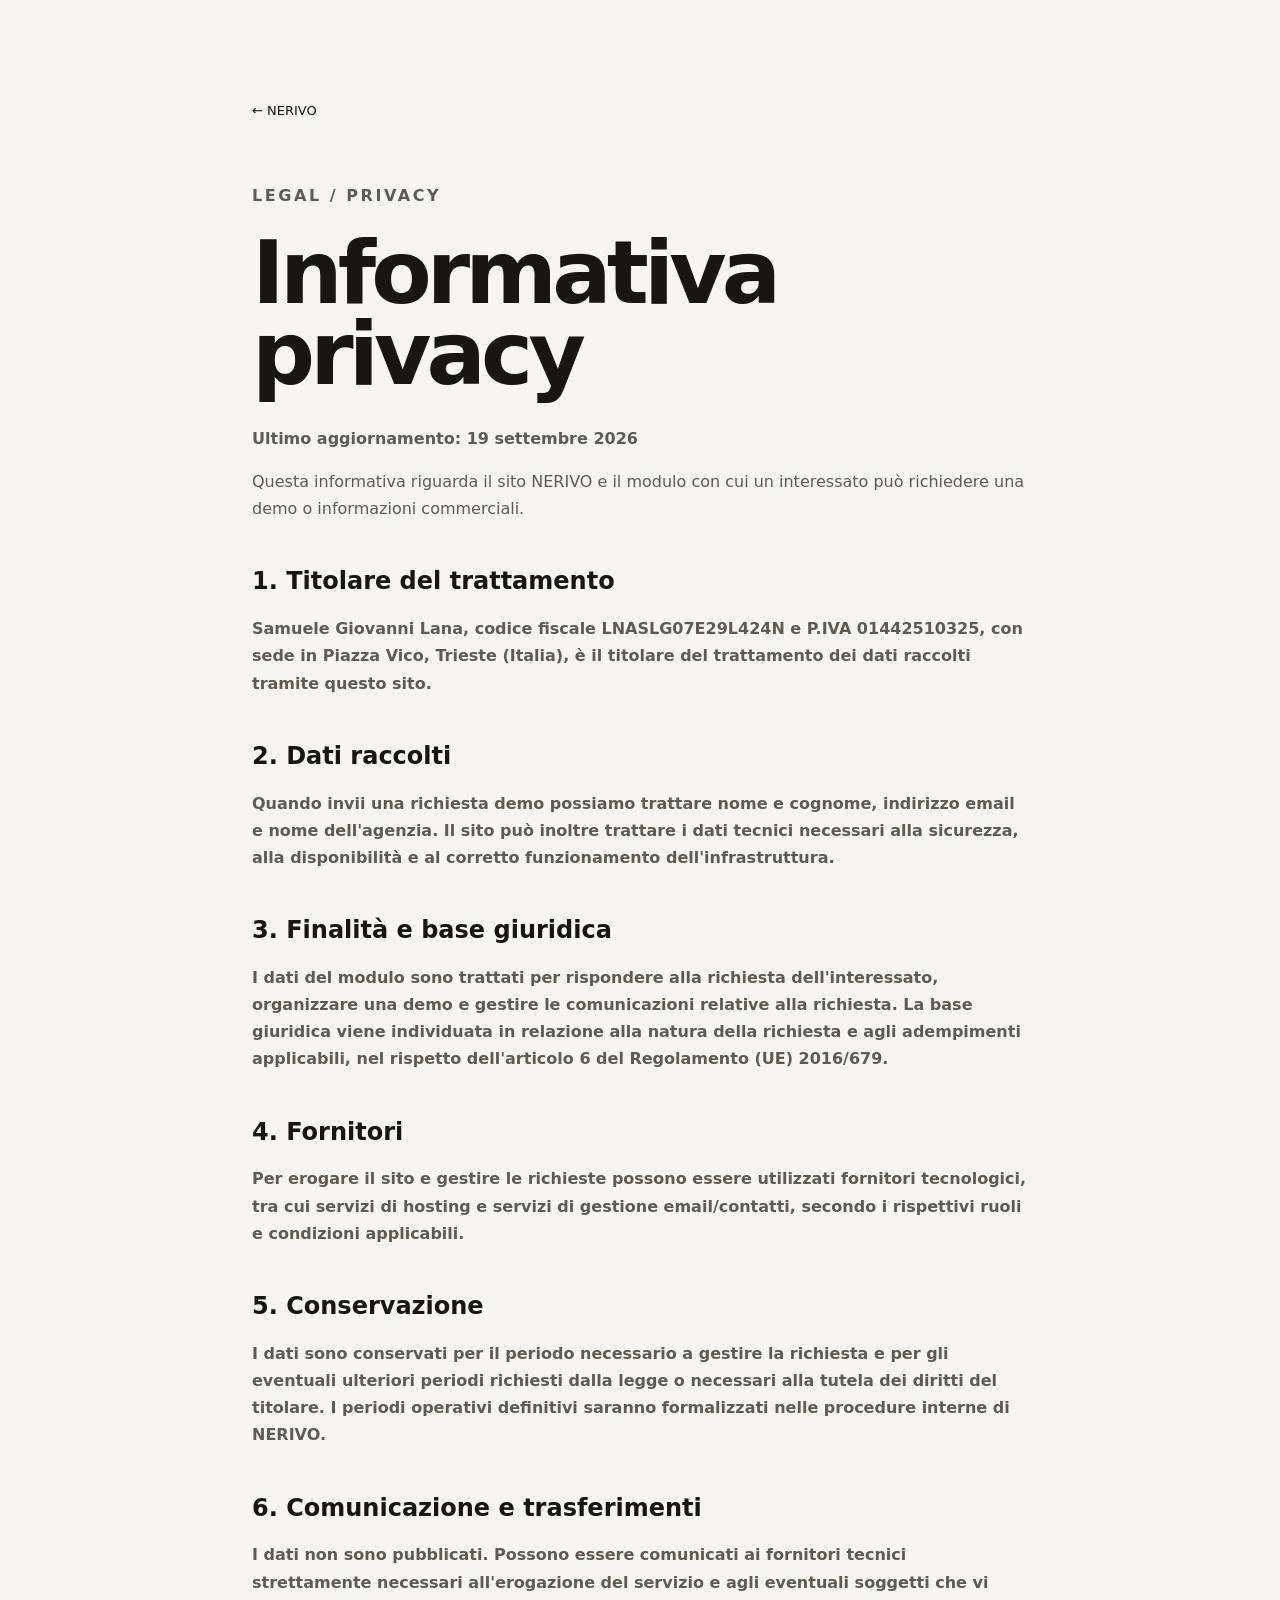
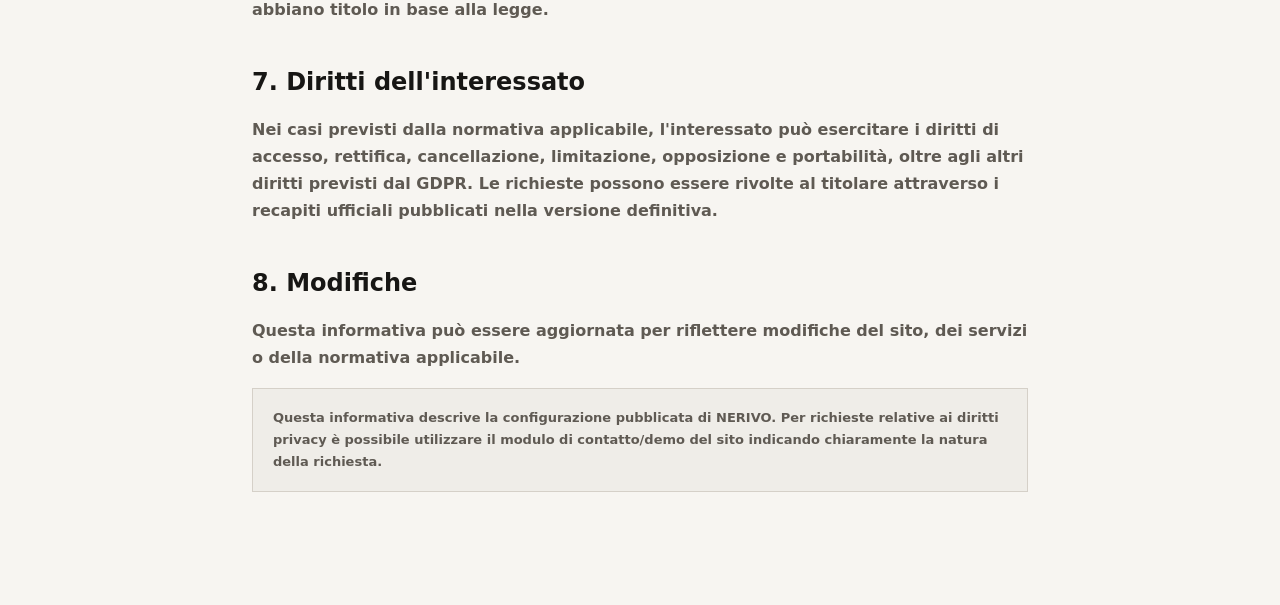
==== commit b9c688a1: "legal: finalize privacy controller details" ====
--- a/privacy.html
+++ b/privacy.html
@@ -1 +1 @@
-<!doctype html><html lang="it"><head><meta charset="utf-8"><meta name="viewport" content="width=device-width,initial-scale=1"><title>Privacy Policy — NERIVO</title><link rel="stylesheet" href="/styles.css"></head><body class="legal"><main><a class="back" href="/">← NERIVO</a><p class="eyebrow">LEGAL / PRIVACY</p><h1>Informativa privacy</h1><p><strong>Ultimo aggiornamento: 18 settembre 2026</strong></p><p>Questa informativa riguarda il sito NERIVO e il modulo con cui un interessato può richiedere una demo o informazioni commerciali.</p><h2>1. Titolare del trattamento</h2><p><strong>Samuele Giovanni Lana</strong> è il titolare del trattamento dei dati raccolti tramite questo sito, salvo diversa indicazione nella documentazione contrattuale del servizio. I recapiti ufficiali del titolare saranno indicati e mantenuti aggiornati nella versione definitiva dell'informativa.</p><h2>2. Dati raccolti</h2><p>Quando invii una richiesta demo possiamo trattare nome e cognome, indirizzo email e nome dell'agenzia. Il sito può inoltre trattare i dati tecnici necessari alla sicurezza, alla disponibilità e al corretto funzionamento dell'infrastruttura.</p><h2>3. Finalità e base giuridica</h2><p>I dati del modulo sono trattati per rispondere alla richiesta dell'interessato, organizzare una demo e gestire le comunicazioni relative alla richiesta. La base giuridica viene individuata in relazione alla natura della richiesta e agli adempimenti applicabili, nel rispetto dell'articolo 6 del Regolamento (UE) 2016/679.</p><h2>4. Fornitori</h2><p>Per erogare il sito e gestire le richieste possono essere utilizzati fornitori tecnologici, tra cui servizi di hosting e servizi di gestione email/contatti, secondo i rispettivi ruoli e condizioni applicabili.</p><h2>5. Conservazione</h2><p>I dati sono conservati per il periodo necessario a gestire la richiesta e per gli eventuali ulteriori periodi richiesti dalla legge o necessari alla tutela dei diritti del titolare. I periodi operativi definitivi saranno formalizzati nelle procedure interne di NERIVO.</p><h2>6. Comunicazione e trasferimenti</h2><p>I dati non sono pubblicati. Possono essere comunicati ai fornitori tecnici strettamente necessari all'erogazione del servizio e agli eventuali soggetti che vi abbiano titolo in base alla legge.</p><h2>7. Diritti dell'interessato</h2><p>Nei casi previsti dalla normativa applicabile, l'interessato può esercitare i diritti di accesso, rettifica, cancellazione, limitazione, opposizione e portabilità, oltre agli altri diritti previsti dal GDPR. Le richieste possono essere rivolte al titolare attraverso i recapiti ufficiali pubblicati nella versione definitiva.</p><h2>8. Modifiche</h2><p>Questa informativa può essere aggiornata per riflettere modifiche del sito, dei servizi o della normativa applicabile.</p><p class="notice">Informativa strutturata sulla base dei requisiti generali dell'art. 13 GDPR e delle indicazioni del Garante Privacy. Prima del lancio commerciale vanno verificati fornitori, tempi di conservazione e recapiti ufficiali.</p></main></body></html>+<!doctype html><html lang="it"><head><meta charset="utf-8"><meta name="viewport" content="width=device-width,initial-scale=1"><title>Privacy Policy — NERIVO</title><link rel="stylesheet" href="/styles.css"></head><body class="legal"><main><a class="back" href="/">← NERIVO</a><p class="eyebrow">LEGAL / PRIVACY</p><h1>Informativa privacy</h1><p><strong>Ultimo aggiornamento: 19 settembre 2026</strong></p><p>Questa informativa riguarda il sito NERIVO e il modulo con cui un interessato può richiedere una demo o informazioni commerciali.</p><h2>1. Titolare del trattamento</h2><p><strong>Samuele Giovanni Lana, codice fiscale LNASLG07E29L424N e P.IVA 01442510325, con sede in Piazza Vico, Trieste (Italia), è il titolare del trattamento dei dati raccolti tramite questo sito.</p><h2>2. Dati raccolti</h2><p>Quando invii una richiesta demo possiamo trattare nome e cognome, indirizzo email e nome dell'agenzia. Il sito può inoltre trattare i dati tecnici necessari alla sicurezza, alla disponibilità e al corretto funzionamento dell'infrastruttura.</p><h2>3. Finalità e base giuridica</h2><p>I dati del modulo sono trattati per rispondere alla richiesta dell'interessato, organizzare una demo e gestire le comunicazioni relative alla richiesta. La base giuridica viene individuata in relazione alla natura della richiesta e agli adempimenti applicabili, nel rispetto dell'articolo 6 del Regolamento (UE) 2016/679.</p><h2>4. Fornitori</h2><p>Per erogare il sito e gestire le richieste possono essere utilizzati fornitori tecnologici, tra cui servizi di hosting e servizi di gestione email/contatti, secondo i rispettivi ruoli e condizioni applicabili.</p><h2>5. Conservazione</h2><p>I dati sono conservati per il periodo necessario a gestire la richiesta e per gli eventuali ulteriori periodi richiesti dalla legge o necessari alla tutela dei diritti del titolare. I periodi operativi definitivi saranno formalizzati nelle procedure interne di NERIVO.</p><h2>6. Comunicazione e trasferimenti</h2><p>I dati non sono pubblicati. Possono essere comunicati ai fornitori tecnici strettamente necessari all'erogazione del servizio e agli eventuali soggetti che vi abbiano titolo in base alla legge.</p><h2>7. Diritti dell'interessato</h2><p>Nei casi previsti dalla normativa applicabile, l'interessato può esercitare i diritti di accesso, rettifica, cancellazione, limitazione, opposizione e portabilità, oltre agli altri diritti previsti dal GDPR. Le richieste possono essere rivolte al titolare attraverso i recapiti ufficiali pubblicati nella versione definitiva.</p><h2>8. Modifiche</h2><p>Questa informativa può essere aggiornata per riflettere modifiche del sito, dei servizi o della normativa applicabile.</p><p class="notice">Questa informativa descrive la configurazione pubblicata di NERIVO. Per richieste relative ai diritti privacy è possibile utilizzare il modulo di contatto/demo del sito indicando chiaramente la natura della richiesta.</p></main></body></html>
--- a/styles.css
+++ b/styles.css
@@ -351,4 +351,9 @@
 @media (forced-colors:active){
   .button,.nav-cta,.price,.conversation,.window,.system-section{forced-color-adjust:auto}
 }
-.hp{position:absolute!important;left:-9999px!important;width:1px!important;height:1px!important;opacity:0!important;pointer-events:none!important}.consent{display:flex;gap:9px;align-items:flex-start;margin:10px 0 4px;font-size:11px;line-height:1.45;color:#8f8b86}.consent input{margin-top:3px;flex:0 0 auto}.consent a,footer a{color:inherit;text-decoration:underline;text-underline-offset:3px}.legal{background:#f7f5f1;color:#171614}.legal main{max-width:820px;margin:0 auto;padding:clamp(40px,8vw,100px) 22px}.legal h1{font-size:clamp(52px,8vw,88px);line-height:.92;letter-spacing:-.055em;margin:24px 0 30px}.legal h2{font-size:24px;margin:42px 0 10px}.legal p{font-size:16px;line-height:1.7;color:#5f5a53}.legal .eyebrow{margin-top:60px}.legal .back{color:#171614;text-decoration:none;font-size:13px}.notice{padding:18px 20px;border:1px solid #d5d0c8;background:#efede8;font-size:13px!important}@media(max-width:600px){.consent{font-size:10.5px}.legal h2{font-size:21px}.legal p{font-size:15px}}+.hp{position:absolute!important;left:-9999px!important;width:1px!important;height:1px!important;opacity:0!important;pointer-events:none!important}.consent{display:flex;gap:9px;align-items:flex-start;margin:10px 0 4px;font-size:11px;line-height:1.45;color:#8f8b86}.consent input{margin-top:3px;flex:0 0 auto}.consent a,footer a{color:inherit;text-decoration:underline;text-underline-offset:3px}.legal{background:#f7f5f1;color:#171614}.legal main{max-width:820px;margin:0 auto;padding:clamp(40px,8vw,100px) 22px}.legal h1{font-size:clamp(52px,8vw,88px);line-height:.92;letter-spacing:-.055em;margin:24px 0 30px}.legal h2{font-size:24px;margin:42px 0 10px}.legal p{font-size:16px;line-height:1.7;color:#5f5a53}.legal .eyebrow{margin-top:60px}.legal .back{color:#171614;text-decoration:none;font-size:13px}.notice{padding:18px 20px;border:1px solid #d5d0c8;background:#efede8;font-size:13px!important}@media(max-width:600px){.consent{font-size:10.5px}.legal h2{font-size:21px}.legal p{font-size:15px}}.workspace{max-width:1200px;margin:auto;padding:24px}.workspace-top{display:flex;justify-content:space-between;align-items:center;padding:10px 0 70px;font-size:12px;letter-spacing:.12em}.workspace-top a{font-weight:800;color:inherit;text-decoration:none;font-size:18px;letter-spacing:-.04em}.workspace-top span{color:#777}.workspace-hero{display:grid;grid-template-columns:1fr 280px;gap:40px;align-items:end;padding:30px 0 70px;border-bottom:1px solid #d7d2cb}.workspace-hero h1{font-size:clamp(50px,7vw,88px);line-height:.9;letter-spacing:-.055em;margin:12px 0 24px}.workspace-hero p:not(.eyebrow){max-width:600px;color:#666;line-height:1.6}.workspace-stat{border:1px solid #d7d2cb;padding:28px}.workspace-stat small,.workspace-stat span{display:block;color:#777;font-size:11px}.workspace-stat strong{display:block;font-size:64px;letter-spacing:-.06em;margin:8px 0}.pipeline{display:grid;grid-template-columns:repeat(3,1fr);gap:14px;padding:40px 0}.pipeline article{border:1px solid #d7d2cb;background:#f4f2ee;padding:18px;min-height:230px}.pipe-head{display:flex;justify-content:space-between;font-size:11px;letter-spacing:.1em;padding-bottom:15px;border-bottom:1px solid #ddd8d1}.lead{position:relative;background:#fff;border:1px solid #e2ded7;padding:15px;margin-top:10px}.lead b,.lead small,.lead i{display:block}.lead small{color:#777;margin-top:4px;font-size:11px}.lead i{font-style:normal;color:#777;font-size:10px;margin-top:10px}.lead.hot{box-shadow:inset 2px 0 #8c82df}.activity{display:grid;grid-template-columns:1fr 2fr;gap:60px;padding:70px 0}.activity h2{font-size:38px;letter-spacing:-.04em}.activity-list>div{padding:18px 0;border-bottom:1px solid #d7d2cb}.activity-list span{font-size:9px;letter-spacing:.12em;color:#777}.activity-list b,.activity-list small{display:block;margin-top:6px}.activity-list small{color:#777}@media(max-width:760px){.workspace{padding:18px}.workspace-top{padding-bottom:40px}.workspace-hero{grid-template-columns:1fr;padding-bottom:40px}.pipeline{grid-template-columns:1fr}.activity{grid-template-columns:1fr;gap:20px}}.workspace-top .small{padding:9px 13px;font-size:10px}.workspace-top{gap:18px}.workspace-top span{margin-left:auto}.workspace-link{display:inline-block;margin-top:16px;color:inherit;font-size:12px;text-decoration:none;opacity:.65}.workspace-link:hover{opacity:1}
+.workspace-muted{color:#777;max-width:520px;line-height:1.6}.workspace-cta{border-top:1px solid #d7d2cb;padding:80px 0 20px}.workspace-cta h2{font-size:clamp(42px,6vw,68px);line-height:.94;letter-spacing:-.06em;margin:16px 0}.workspace-cta h2 em{font-style:normal;color:var(--accent)}.workspace-cta>p:not(.eyebrow){max-width:560px;color:#777;line-height:1.6;margin-bottom:26px}.workspace-cta .button{width:max-content}.workspace .lead{transition:transform .18s ease,border-color .18s ease}.workspace .lead:hover{transform:translateY(-2px);border-color:#c5c0b8}.workspace-top .button{color:#fff;background:#111;border-color:#111}.workspace-top .button:hover{opacity:.88}@media(max-width:600px){.workspace-cta{padding-top:60px}.workspace-cta .button{width:100%}}
+
+.faq{max-width:1240px;margin:auto;padding:115px 30px;display:grid;grid-template-columns:1fr 1fr;gap:100px;border-top:1px solid var(--line)}.faq h2{font-size:clamp(43px,5vw,68px);line-height:.92;letter-spacing:-.065em;margin:16px 0}.faq h2 em{font-style:normal;color:var(--accent)}.faq>div>p{max-width:390px;color:var(--muted);font-size:14px}.faq-list{border-top:1px solid var(--line)}.faq-list details{border-bottom:1px solid var(--line);padding:20px 0}.faq-list summary{cursor:pointer;list-style:none;font-size:15px;font-weight:600;display:flex;justify-content:space-between;gap:20px}.faq-list summary::-webkit-details-marker{display:none}.faq-list summary:after{content:'+';color:var(--accent);font-size:18px;font-weight:400}.faq-list details[open] summary:after{content:'−'}.faq-list p{color:var(--muted);font-size:13px;line-height:1.65;max-width:560px;margin:14px 0 2px}@media(max-width:850px){.faq{grid-template-columns:1fr;gap:40px;padding-top:80px;padding-bottom:80px}}@media(max-width:600px){.faq{padding-left:18px;padding-right:18px}.faq h2{font-size:clamp(40px,11vw,54px)}}
+
+.legal-actions{display:flex;align-items:center;gap:22px;margin:34px 0 10px;flex-wrap:wrap}.legal-actions .back{font-size:13px}@media(max-width:600px){.legal-actions .button{width:100%}}
